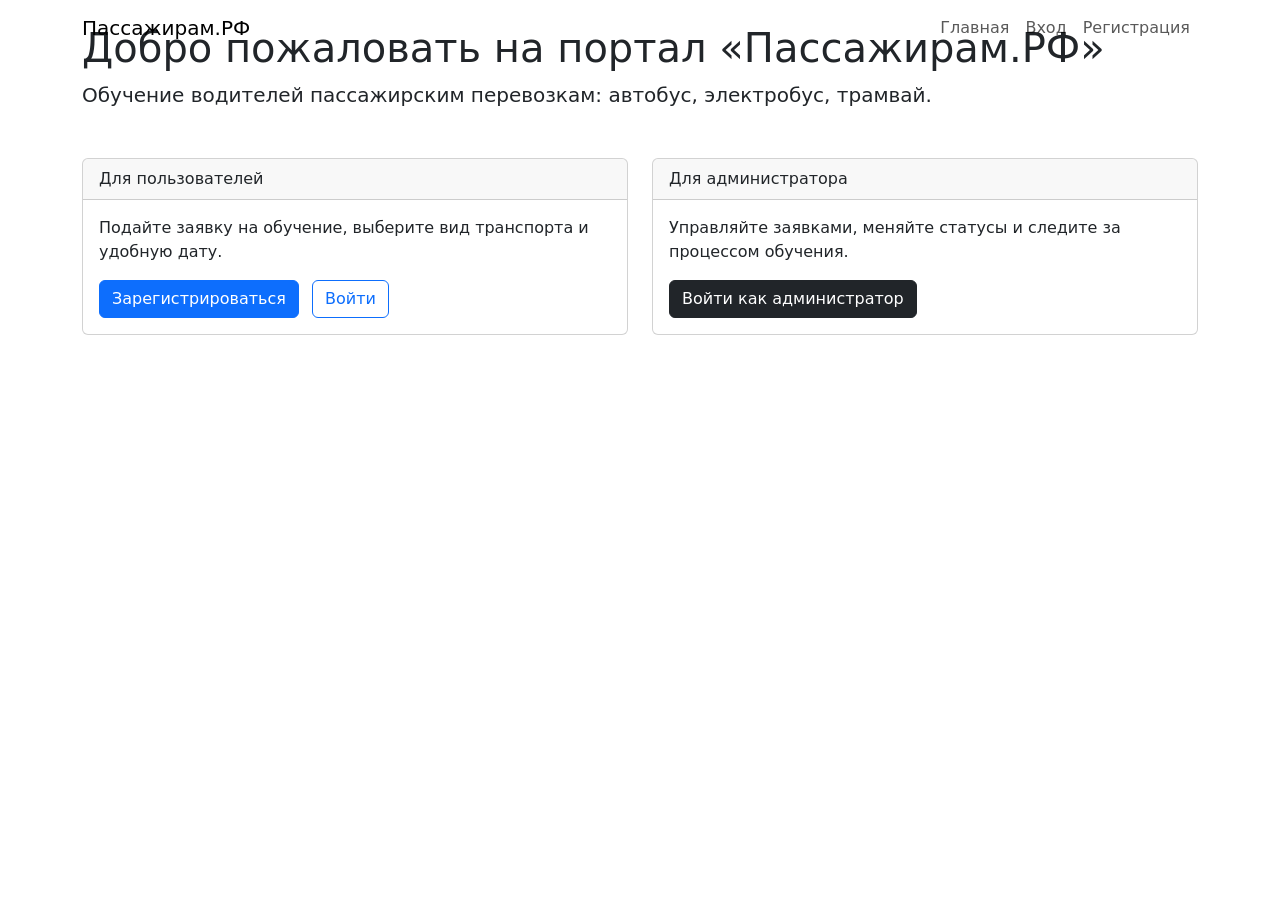
==== index.html @ d5723a2f "Create index.html" ====
<!DOCTYPE html>
<html lang="ru">
<head>
    <meta charset="UTF-8">
    <meta name="viewport" content="width=device-width, initial-scale=1.0">
    <title>Пассажирам.РФ - Главная</title>
    <link href="https://cdn.jsdelivr.net/npm/bootstrap@5.3.0/dist/css/bootstrap.min.css" rel="stylesheet">
    <link rel="stylesheet" href="style.css">
</head>
<body>
    <nav class="navbar navbar-expand-lg fixed-top">
        <div class="container">
            <a class="navbar-brand" href="index.html">Пассажирам.РФ</a>
            <button class="navbar-toggler" type="button" data-bs-toggle="collapse" data-bs-target="#navbarNav">
                <span class="navbar-toggler-icon"></span>
            </button>
            <div class="collapse navbar-collapse" id="navbarNav">
                <ul class="navbar-nav ms-auto">
                    <li class="nav-item"><a class="nav-link" href="index.html">Главная</a></li>
                    <li class="nav-item"><a class="nav-link" href="login.html">Вход</a></li>
                    <li class="nav-item"><a class="nav-link" href="register.html">Регистрация</a></li>
                </ul>
            </div>
        </div>
    </nav>

    <div class="container mt-4">
        <h1>Добро пожаловать на портал «Пассажирам.РФ»</h1>
        <p class="lead">Обучение водителей пассажирским перевозкам: автобус, электробус, трамвай.</p>
        <div id="welcomeMessage" class="mt-3"></div>

        <div class="row mt-5">
            <div class="col-md-6">
                <div class="card">
                    <div class="card-header">Для пользователей</div>
                    <div class="card-body">
                        <p>Подайте заявку на обучение, выберите вид транспорта и удобную дату.</p>
                        <a href="register.html" class="btn btn-primary">Зарегистрироваться</a>
                        <a href="login.html" class="btn btn-outline-primary ms-2">Войти</a>
                    </div>
                </div>
            </div>
            <div class="col-md-6">
                <div class="card">
                    <div class="card-header">Для администратора</div>
                    <div class="card-body">
                        <p>Управляйте заявками, меняйте статусы и следите за процессом обучения.</p>
                        <a href="login.html" class="btn btn-dark">Войти как администратор</a>
                    </div>
                </div>
            </div>
        </div>
    </div>

    <script src="https://cdn.jsdelivr.net/npm/bootstrap@5.3.0/dist/js/bootstrap.bundle.min.js"></script>
    <script src="main.js"></script>
</body>
</html>
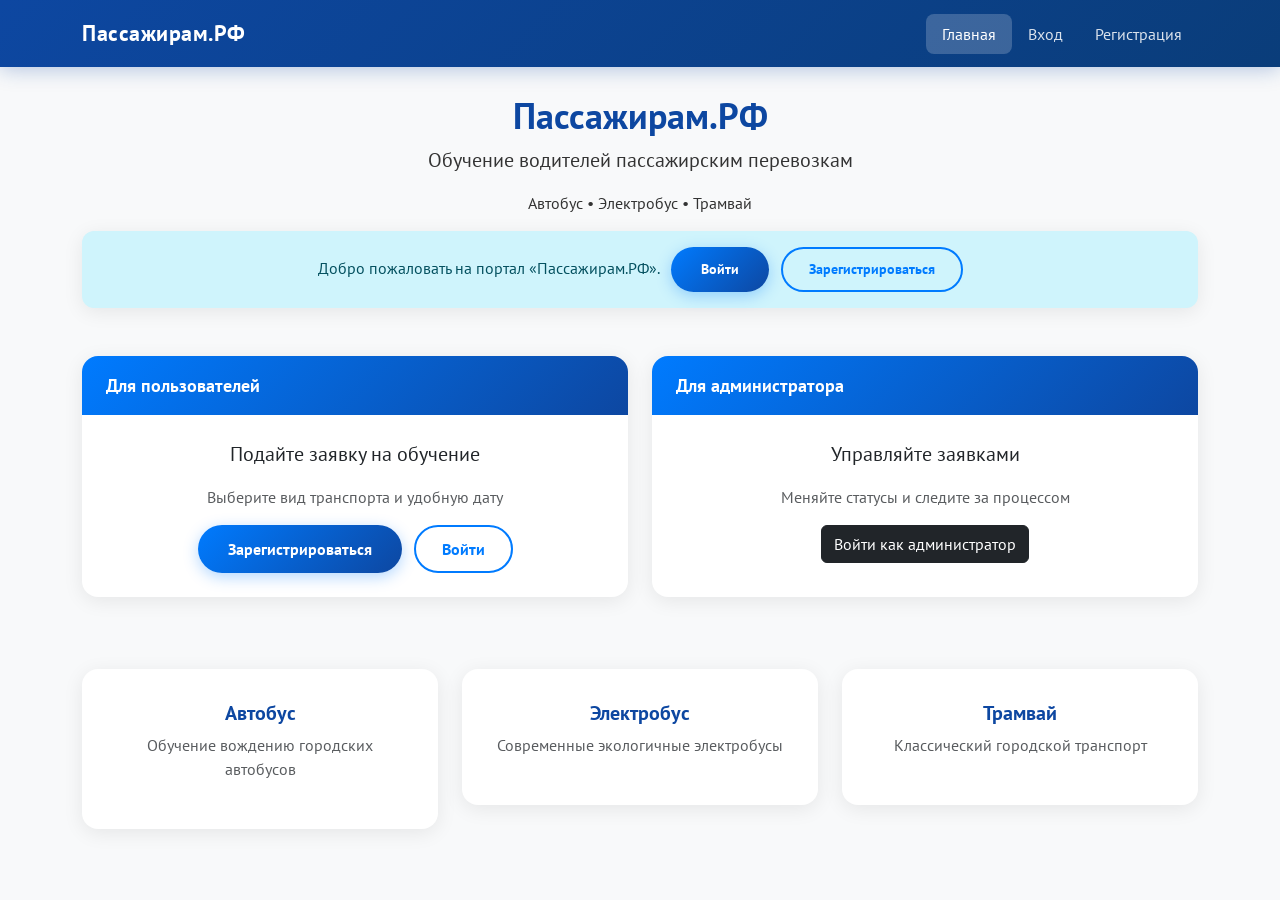
==== commit 5b829e83: "Add files via upload" ====
--- a/index.html
+++ b/index.html
@@ -16,7 +16,7 @@
             </button>
             <div class="collapse navbar-collapse" id="navbarNav">
                 <ul class="navbar-nav ms-auto">
-                    <li class="nav-item"><a class="nav-link" href="index.html">Главная</a></li>
+                    <li class="nav-item"><a class="nav-link active" href="index.html">Главная</a></li>
                     <li class="nav-item"><a class="nav-link" href="login.html">Вход</a></li>
                     <li class="nav-item"><a class="nav-link" href="register.html">Регистрация</a></li>
                 </ul>
@@ -25,27 +25,63 @@
     </nav>
 
     <div class="container mt-4">
-        <h1>Добро пожаловать на портал «Пассажирам.РФ»</h1>
-        <p class="lead">Обучение водителей пассажирским перевозкам: автобус, электробус, трамвай.</p>
-        <div id="welcomeMessage" class="mt-3"></div>
+        <div class="text-center mb-5 fade-in-up">
+            <h1>Пассажирам.РФ</h1>
+            <p class="lead">Обучение водителей пассажирским перевозкам</p>
+            <p>Автобус • Электробус • Трамвай</p>
+            <div id="welcomeMessage" class="mt-3"></div>
+        </div>
 
-        <div class="row mt-5">
+        <div class="row g-4">
             <div class="col-md-6">
-                <div class="card">
+                <div class="card h-100">
                     <div class="card-header">Для пользователей</div>
-                    <div class="card-body">
-                        <p>Подайте заявку на обучение, выберите вид транспорта и удобную дату.</p>
-                        <a href="register.html" class="btn btn-primary">Зарегистрироваться</a>
-                        <a href="login.html" class="btn btn-outline-primary ms-2">Войти</a>
+                    <div class="card-body text-center py-4">
+                        <p class="fs-5">Подайте заявку на обучение</p>
+                        <p class="text-muted">Выберите вид транспорта и удобную дату</p>
+                        <div class="mt-3">
+                            <a href="register.html" class="btn btn-primary">Зарегистрироваться</a>
+                            <a href="login.html" class="btn btn-outline-primary ms-2">Войти</a>
+                        </div>
                     </div>
                 </div>
             </div>
             <div class="col-md-6">
-                <div class="card">
+                <div class="card h-100">
                     <div class="card-header">Для администратора</div>
+                    <div class="card-body text-center py-4">
+                        <p class="fs-5">Управляйте заявками</p>
+                        <p class="text-muted">Меняйте статусы и следите за процессом</p>
+                        <div class="mt-3">
+                            <a href="login.html" class="btn btn-dark">Войти как администратор</a>
+                        </div>
+                    </div>
+                </div>
+            </div>
+        </div>
+
+        <div class="row mt-5 g-4">
+            <div class="col-md-4">
+                <div class="card text-center p-3">
                     <div class="card-body">
-                        <p>Управляйте заявками, меняйте статусы и следите за процессом обучения.</p>
-                        <a href="login.html" class="btn btn-dark">Войти как администратор</a>
+                        <h3>Автобус</h3>
+                        <p class="text-muted">Обучение вождению городских автобусов</p>
+                    </div>
+                </div>
+            </div>
+            <div class="col-md-4">
+                <div class="card text-center p-3">
+                    <div class="card-body">
+                        <h3>Электробус</h3>
+                        <p class="text-muted">Современные экологичные электробусы</p>
+                    </div>
+                </div>
+            </div>
+            <div class="col-md-4">
+                <div class="card text-center p-3">
+                    <div class="card-body">
+                        <h3>Трамвай</h3>
+                        <p class="text-muted">Классический городской транспорт</p>
                     </div>
                 </div>
             </div>
@@ -55,4 +91,4 @@
     <script src="https://cdn.jsdelivr.net/npm/bootstrap@5.3.0/dist/js/bootstrap.bundle.min.js"></script>
     <script src="main.js"></script>
 </body>
-</html>
+</html>
--- a/style.css
+++ b/style.css
@@ -0,0 +1,445 @@
+/* Подключение шрифта PT Sans через Google Fonts */
+@import url('https://fonts.googleapis.com/css2?family=PT+Sans:wght@400;700&display=swap');
+
+/* Общие стили */
+* {
+    margin: 0;
+    padding: 0;
+    box-sizing: border-box;
+}
+
+body {
+    font-family: 'PT Sans', sans-serif;
+    background-color: #f8f9fa;
+    color: #333;
+    padding-top: 70px;
+    min-height: 100vh;
+}
+
+/* Цвета из руководства */
+:root {
+    --primary-blue: #007bff;
+    --dark-blue: #0d47a1;
+    --gray: #6c757d;
+    --light-bg: #f8f9fa;
+    --white: #ffffff;
+    --shadow: 0 4px 20px rgba(0, 0, 0, 0.08);
+    --border-radius: 16px;
+    --transition: all 0.3s cubic-bezier(0.4, 0, 0.2, 1);
+}
+
+/* Заголовки */
+h1 {
+    font-size: 36px;
+    font-weight: 700;
+    color: var(--dark-blue);
+}
+h2, h3 {
+    font-weight: 700;
+}
+h2 { font-size: 28px; color: var(--dark-blue); }
+h3 { font-size: 20px; color: var(--dark-blue); }
+
+/* Вспомогательные тексты */
+.text-muted-small {
+    font-size: 12px;
+    font-style: italic;
+    color: var(--gray);
+}
+
+/* Кнопки с анимацией */
+.btn-primary {
+    background: linear-gradient(135deg, var(--primary-blue), var(--dark-blue));
+    border: none;
+    padding: 12px 30px;
+    border-radius: 50px;
+    font-weight: 600;
+    transition: var(--transition);
+    box-shadow: 0 4px 15px rgba(0, 123, 255, 0.3);
+    color: white;
+}
+.btn-primary:hover {
+    transform: translateY(-3px);
+    box-shadow: 0 8px 30px rgba(0, 123, 255, 0.4);
+    color: white;
+}
+.btn-primary:active {
+    transform: translateY(0);
+}
+
+.btn-outline-primary {
+    color: var(--primary-blue);
+    border: 2px solid var(--primary-blue);
+    border-radius: 50px;
+    padding: 10px 26px;
+    font-weight: 600;
+    transition: var(--transition);
+    background: transparent;
+}
+.btn-outline-primary:hover {
+    background: linear-gradient(135deg, var(--primary-blue), var(--dark-blue));
+    color: white;
+    transform: translateY(-3px);
+    box-shadow: 0 4px 15px rgba(0, 123, 255, 0.3);
+}
+
+.btn-success {
+    background: linear-gradient(135deg, #28a745, #20c997);
+    border: none;
+    border-radius: 50px;
+    padding: 12px 30px;
+    font-weight: 600;
+    transition: var(--transition);
+    box-shadow: 0 4px 15px rgba(40, 167, 69, 0.3);
+    color: white;
+}
+.btn-success:hover {
+    transform: translateY(-3px);
+    box-shadow: 0 8px 30px rgba(40, 167, 69, 0.4);
+    color: white;
+}
+
+/* Навигация */
+.navbar {
+    background: linear-gradient(135deg, var(--dark-blue), #0a3d7a) !important;
+    box-shadow: 0 2px 20px rgba(13, 71, 161, 0.3);
+    padding: 12px 0;
+}
+.navbar .navbar-brand {
+    color: white !important;
+    font-weight: 700;
+    font-size: 22px;
+    letter-spacing: 0.5px;
+}
+.navbar .nav-link {
+    color: rgba(255, 255, 255, 0.85) !important;
+    font-weight: 500;
+    transition: var(--transition);
+    padding: 8px 16px !important;
+    border-radius: 8px;
+}
+.navbar .nav-link:hover {
+    color: white !important;
+    background: rgba(255, 255, 255, 0.15);
+}
+.navbar .nav-link.active {
+    color: white !important;
+    background: rgba(255, 255, 255, 0.2);
+}
+
+/* Карточки */
+.card {
+    border: none;
+    border-radius: var(--border-radius);
+    box-shadow: var(--shadow);
+    transition: var(--transition);
+    overflow: hidden;
+}
+.card:hover {
+    transform: translateY(-5px);
+    box-shadow: 0 8px 30px rgba(0, 0, 0, 0.12);
+}
+.card-header {
+    background: linear-gradient(135deg, var(--primary-blue), var(--dark-blue));
+    color: white;
+    font-weight: 700;
+    padding: 16px 24px;
+    border: none;
+    font-size: 18px;
+}
+
+/* Формы */
+.form-control, .form-select {
+    border-radius: 12px;
+    border: 2px solid #e0e0e0;
+    padding: 12px 16px;
+    transition: var(--transition);
+    font-size: 16px;
+}
+.form-control:focus, .form-select:focus {
+    border-color: var(--primary-blue);
+    box-shadow: 0 0 0 4px rgba(0, 123, 255, 0.15);
+}
+.form-label {
+    font-weight: 600;
+    color: var(--dark-blue);
+    margin-bottom: 6px;
+}
+
+/* Таблицы */
+.table {
+    border-radius: 12px;
+    overflow: hidden;
+    box-shadow: var(--shadow);
+}
+.table thead th {
+    background: linear-gradient(135deg, var(--primary-blue), var(--dark-blue));
+    color: white;
+    border: none;
+    padding: 14px 16px;
+    font-weight: 600;
+}
+.table tbody td {
+    padding: 14px 16px;
+    vertical-align: middle;
+}
+.table-striped tbody tr:nth-of-type(odd) {
+    background-color: rgba(0, 123, 255, 0.04);
+}
+.table tbody tr:hover {
+    background-color: rgba(0, 123, 255, 0.08);
+}
+
+/* Badge */
+.badge {
+    padding: 6px 14px;
+    border-radius: 50px;
+    font-weight: 600;
+    font-size: 13px;
+}
+.badge.bg-secondary {
+    background: var(--gray) !important;
+}
+.badge.bg-warning {
+    background: #ffc107 !important;
+    color: #333;
+}
+.badge.bg-success {
+    background: #28a745 !important;
+}
+
+/* Уведомления */
+.alert {
+    border-radius: 12px;
+    border: none;
+    padding: 16px 20px;
+    box-shadow: var(--shadow);
+}
+
+/* Пагинация */
+.pagination .page-link {
+    border: none;
+    border-radius: 8px !important;
+    margin: 0 4px;
+    padding: 8px 16px;
+    color: var(--primary-blue);
+    font-weight: 500;
+    transition: var(--transition);
+}
+.pagination .page-link:hover {
+    background: var(--primary-blue);
+    color: white;
+    transform: translateY(-2px);
+}
+.pagination .page-item.active .page-link {
+    background: linear-gradient(135deg, var(--primary-blue), var(--dark-blue));
+    color: white;
+    border: none;
+}
+.pagination .page-item.disabled .page-link {
+    color: var(--gray);
+}
+
+/* ===== Слайдер ===== */
+.slider-container {
+    position: relative;
+    border-radius: var(--border-radius);
+    overflow: hidden;
+    box-shadow: var(--shadow);
+    background: var(--dark-blue);
+    margin-bottom: 30px;
+}
+
+.slider-wrapper {
+    position: relative;
+    width: 100%;
+    height: 300px;
+    overflow: hidden;
+}
+
+.slider-slides {
+    display: flex;
+    width: 100%;
+    height: 100%;
+    transition: transform 0.6s cubic-bezier(0.4, 0, 0.2, 1);
+}
+
+.slider-slide {
+    min-width: 100%;
+    height: 100%;
+    display: flex;
+    align-items: center;
+    justify-content: center;
+    background: linear-gradient(135deg, var(--primary-blue), var(--dark-blue));
+    color: white;
+    font-size: 24px;
+    font-weight: 700;
+    position: relative;
+}
+
+.slider-slide img {
+    width: 100%;
+    height: 100%;
+    object-fit: cover;
+}
+
+/* Текст на слайде */
+.slider-text {
+    position: absolute;
+    bottom: 30px;
+    left: 30px;
+    right: 30px;
+    background: rgba(0, 0, 0, 0.6);
+    padding: 16px 24px;
+    border-radius: 12px;
+    backdrop-filter: blur(10px);
+    color: white;
+    font-size: 18px;
+    text-align: center;
+}
+
+/* Кнопки навигации слайдера */
+.slider-btn {
+    position: absolute;
+    top: 50%;
+    transform: translateY(-50%);
+    background: rgba(255, 255, 255, 0.9);
+    border: none;
+    border-radius: 50%;
+    width: 44px;
+    height: 44px;
+    font-size: 20px;
+    color: var(--dark-blue);
+    cursor: pointer;
+    transition: var(--transition);
+    z-index: 10;
+    box-shadow: 0 4px 15px rgba(0, 0, 0, 0.15);
+    display: flex;
+    align-items: center;
+    justify-content: center;
+}
+.slider-btn:hover {
+    background: white;
+    transform: translateY(-50%) scale(1.1);
+    box-shadow: 0 6px 25px rgba(0, 0, 0, 0.2);
+}
+.slider-btn.prev {
+    left: 16px;
+}
+.slider-btn.next {
+    right: 16px;
+}
+
+/* Индикаторы слайдера */
+.slider-dots {
+    position: absolute;
+    bottom: 16px;
+    left: 50%;
+    transform: translateX(-50%);
+    display: flex;
+    gap: 10px;
+    z-index: 10;
+}
+.slider-dot {
+    width: 12px;
+    height: 12px;
+    border-radius: 50%;
+    background: rgba(255, 255, 255, 0.5);
+    border: 2px solid rgba(255, 255, 255, 0.3);
+    cursor: pointer;
+    transition: var(--transition);
+}
+.slider-dot.active {
+    background: white;
+    border-color: white;
+    transform: scale(1.2);
+}
+.slider-dot:hover {
+    transform: scale(1.1);
+}
+
+/* Адаптация под мобильные */
+@media (max-width: 576px) {
+    body {
+        padding-top: 60px;
+    }
+    
+    h1 { font-size: 28px; }
+    h2 { font-size: 22px; }
+    h3 { font-size: 18px; }
+    
+    .card {
+        border-radius: 12px;
+    }
+    .card-body {
+        padding: 16px;
+    }
+    
+    .slider-wrapper {
+        height: 200px;
+    }
+    .slider-text {
+        font-size: 14px;
+        padding: 12px 16px;
+        bottom: 16px;
+        left: 16px;
+        right: 16px;
+    }
+    .slider-btn {
+        width: 36px;
+        height: 36px;
+        font-size: 16px;
+    }
+    .slider-btn.prev { left: 8px; }
+    .slider-btn.next { right: 8px; }
+    .slider-dot {
+        width: 10px;
+        height: 10px;
+    }
+    
+    .table {
+        font-size: 14px;
+    }
+    .table thead th, .table tbody td {
+        padding: 10px 12px;
+    }
+    
+    .btn {
+        padding: 10px 20px;
+        font-size: 14px;
+    }
+}
+
+/* Для планшетов */
+@media (min-width: 577px) and (max-width: 768px) {
+    .slider-wrapper {
+        height: 250px;
+    }
+}
+
+/* Анимации */
+@keyframes fadeInUp {
+    from {
+        opacity: 0;
+        transform: translateY(30px);
+    }
+    to {
+        opacity: 1;
+        transform: translateY(0);
+    }
+}
+.fade-in-up {
+    animation: fadeInUp 0.6s ease-out;
+}
+
+@keyframes pulse {
+    0%, 100% {
+        transform: scale(1);
+    }
+    50% {
+        transform: scale(1.05);
+    }
+}
+.pulse {
+    animation: pulse 2s infinite;
+}
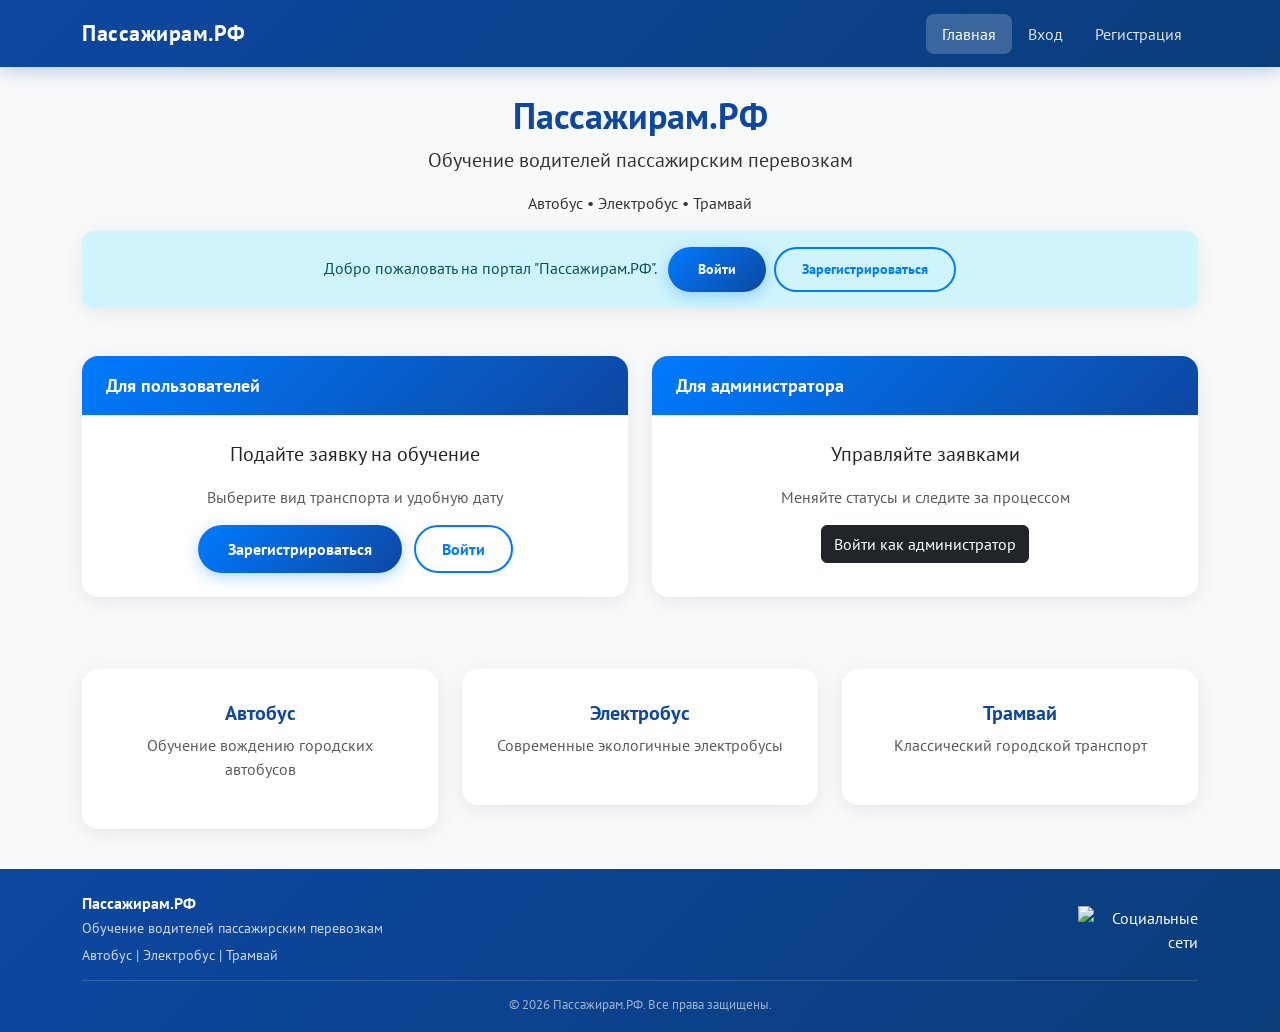
==== commit 921cfdde: "Add files via upload" ====
--- a/index.html
+++ b/index.html
@@ -24,7 +24,7 @@
         </div>
     </nav>
 
-    <div class="container mt-4">
+    <div class="container mt-4 flex-grow-1">
         <div class="text-center mb-5 fade-in-up">
             <h1>Пассажирам.РФ</h1>
             <p class="lead">Обучение водителей пассажирским перевозкам</p>
@@ -88,6 +88,25 @@
         </div>
     </div>
 
+    <!-- ===== ФУТЕР ===== -->
+    <footer class="footer">
+        <div class="container">
+            <div class="row">
+                <div class="col-md-6">
+                    <h5>Пассажирам.РФ</h5>
+                    <p>Обучение водителей пассажирским перевозкам</p>
+                    <p>Автобус | Электробус | Трамвай</p>
+                </div>
+                <div class="col-md-6 text-md-end">
+                    <img src="img/soc.png" alt="Социальные сети" class="social-img">
+                </div>
+            </div>
+            <div class="footer-bottom">
+                &copy; 2026 Пассажирам.РФ. Все права защищены.
+            </div>
+        </div>
+    </footer>
+
     <script src="https://cdn.jsdelivr.net/npm/bootstrap@5.3.0/dist/js/bootstrap.bundle.min.js"></script>
     <script src="main.js"></script>
 </body>
--- a/style.css
+++ b/style.css
@@ -14,6 +14,8 @@
     color: #333;
     padding-top: 70px;
     min-height: 100vh;
+    display: flex;
+    flex-direction: column;
 }
 
 /* Цвета из руководства */
@@ -47,7 +49,7 @@
     color: var(--gray);
 }
 
-/* Кнопки с анимацией */
+/* Кнопки */
 .btn-primary {
     background: linear-gradient(135deg, var(--primary-blue), var(--dark-blue));
     border: none;
@@ -240,7 +242,7 @@
     color: var(--gray);
 }
 
-/* ===== Слайдер ===== */
+/* ===== СЛАЙДЕР ===== */
 .slider-container {
     position: relative;
     border-radius: var(--border-radius);
@@ -248,6 +250,7 @@
     box-shadow: var(--shadow);
     background: var(--dark-blue);
     margin-bottom: 30px;
+    width: 100%;
 }
 
 .slider-wrapper {
@@ -270,11 +273,8 @@
     display: flex;
     align-items: center;
     justify-content: center;
-    background: linear-gradient(135deg, var(--primary-blue), var(--dark-blue));
-    color: white;
-    font-size: 24px;
-    font-weight: 700;
     position: relative;
+    flex-shrink: 0;
 }
 
 .slider-slide img {
@@ -283,7 +283,6 @@
     object-fit: cover;
 }
 
-/* Текст на слайде */
 .slider-text {
     position: absolute;
     bottom: 30px;
@@ -308,7 +307,7 @@
     border-radius: 50%;
     width: 44px;
     height: 44px;
-    font-size: 20px;
+    font-size: 24px;
     color: var(--dark-blue);
     cursor: pointer;
     transition: var(--transition);
@@ -317,6 +316,7 @@
     display: flex;
     align-items: center;
     justify-content: center;
+    font-weight: 700;
 }
 .slider-btn:hover {
     background: white;
@@ -358,6 +358,65 @@
     transform: scale(1.1);
 }
 
+/* ===== ФУТЕР ===== */
+.footer {
+    background: linear-gradient(135deg, var(--dark-blue), #0a3d7a);
+    color: white;
+    padding: 25px 0 18px;
+    margin-top: 40px;
+    flex-shrink: 0;
+}
+.footer h5 {
+    color: white;
+    font-weight: 700;
+    margin: 0;
+    font-size: 16px;
+    line-height: 1.2;
+}
+.footer p {
+    color: rgba(255, 255, 255, 0.8);
+    margin-bottom: 2px;
+    margin-top: 6px;
+    font-size: 14px;
+    line-height: 1.3;
+}
+.footer .social-img {
+    max-width: 120px;
+    height: auto;
+    display: inline-block;
+}
+.footer .footer-bottom {
+    border-top: 1px solid rgba(255, 255, 255, 0.15);
+    padding-top: 14px;
+    margin-top: 14px;
+    text-align: center;
+    font-size: 13px;
+    color: rgba(255, 255, 255, 0.6);
+}
+.footer a {
+    color: rgba(255, 255, 255, 0.8);
+    text-decoration: none;
+}
+.footer a:hover {
+    color: white;
+    text-decoration: underline;
+}
+.footer .row {
+    display: flex;
+    align-items: center;
+}
+.footer .col-md-6 {
+    display: flex;
+    flex-direction: column;
+    justify-content: center;
+}
+.footer .text-md-end {
+    display: flex;
+    flex-direction: column;
+    justify-content: center;
+    align-items: flex-end;
+}
+
 /* Адаптация под мобильные */
 @media (max-width: 576px) {
     body {
@@ -388,7 +447,7 @@
     .slider-btn {
         width: 36px;
         height: 36px;
-        font-size: 16px;
+        font-size: 18px;
     }
     .slider-btn.prev { left: 8px; }
     .slider-btn.next { right: 8px; }
@@ -408,9 +467,23 @@
         padding: 10px 20px;
         font-size: 14px;
     }
-}
-
-/* Для планшетов */
+    
+    .footer {
+        padding: 18px 0 14px;
+    }
+    .footer .social-img {
+        max-width: 100px;
+    }
+    .footer .text-md-end {
+        align-items: flex-start;
+        margin-top: 6px;
+    }
+    .footer .row {
+        flex-direction: column;
+        align-items: flex-start;
+    }
+}
+
 @media (min-width: 577px) and (max-width: 768px) {
     .slider-wrapper {
         height: 250px;
@@ -430,16 +503,4 @@
 }
 .fade-in-up {
     animation: fadeInUp 0.6s ease-out;
-}
-
-@keyframes pulse {
-    0%, 100% {
-        transform: scale(1);
-    }
-    50% {
-        transform: scale(1.05);
-    }
-}
-.pulse {
-    animation: pulse 2s infinite;
 }
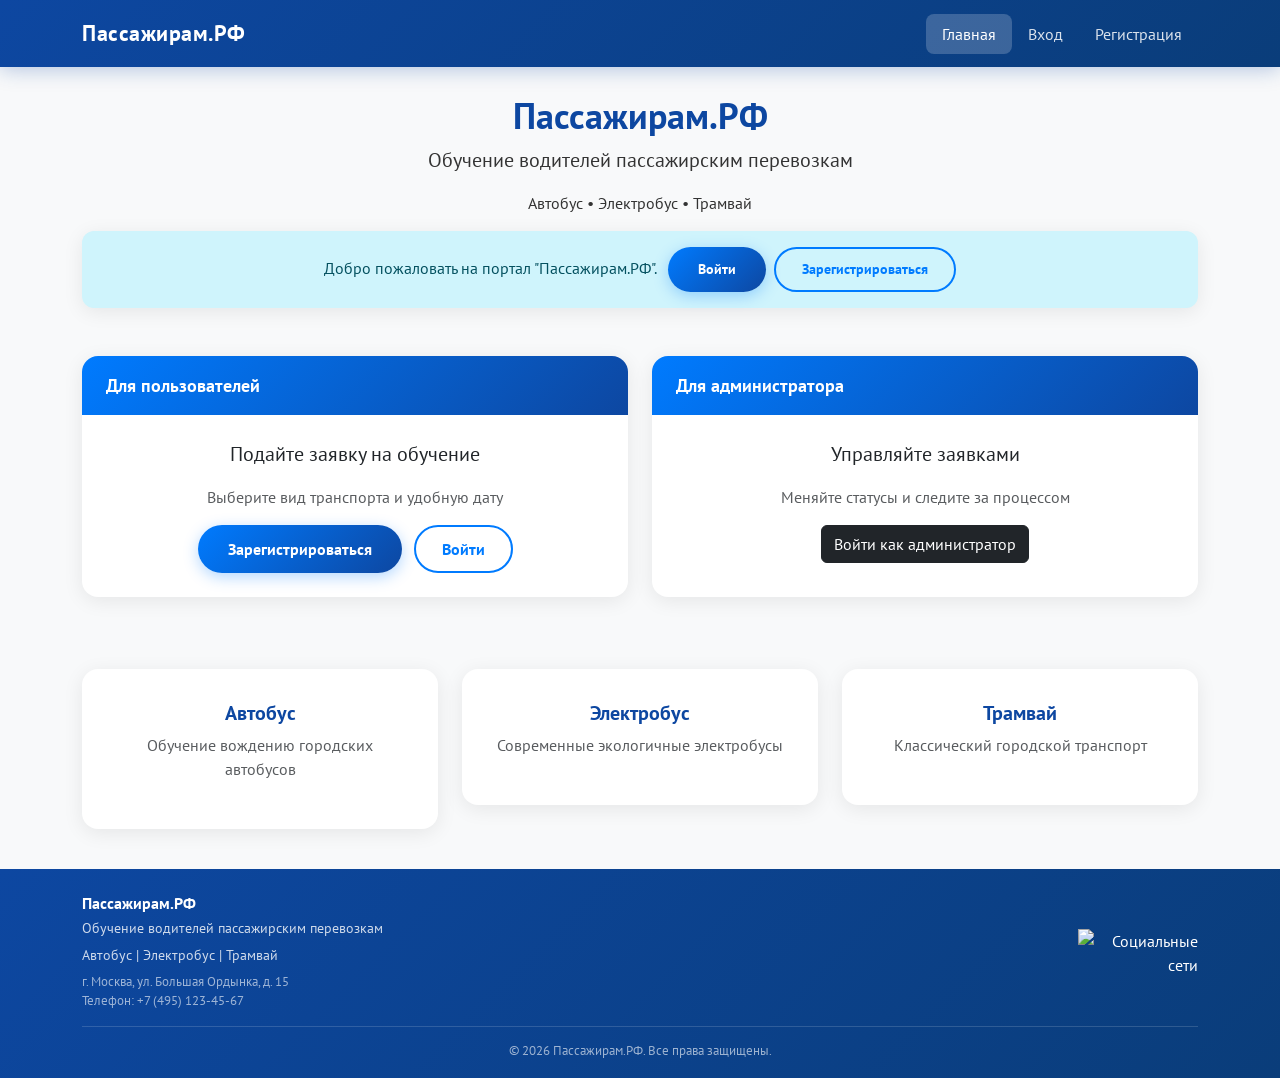
==== commit e2f15d4b: "Add files via upload результат" ====
--- a/index.html
+++ b/index.html
@@ -1,113 +1,152 @@
-<!DOCTYPE html>
+<!doctype html>
 <html lang="ru">
-<head>
-    <meta charset="UTF-8">
-    <meta name="viewport" content="width=device-width, initial-scale=1.0">
+  <head>
+    <meta charset="UTF-8" />
+    <meta name="viewport" content="width=device-width, initial-scale=1.0" />
     <title>Пассажирам.РФ - Главная</title>
-    <link href="https://cdn.jsdelivr.net/npm/bootstrap@5.3.0/dist/css/bootstrap.min.css" rel="stylesheet">
-    <link rel="stylesheet" href="style.css">
-</head>
-<body>
+    <link
+      href="https://cdn.jsdelivr.net/npm/bootstrap@5.3.0/dist/css/bootstrap.min.css"
+      rel="stylesheet"
+    />
+    <link rel="stylesheet" href="style.css" />
+  </head>
+  <body>
     <nav class="navbar navbar-expand-lg fixed-top">
-        <div class="container">
-            <a class="navbar-brand" href="index.html">Пассажирам.РФ</a>
-            <button class="navbar-toggler" type="button" data-bs-toggle="collapse" data-bs-target="#navbarNav">
-                <span class="navbar-toggler-icon"></span>
-            </button>
-            <div class="collapse navbar-collapse" id="navbarNav">
-                <ul class="navbar-nav ms-auto">
-                    <li class="nav-item"><a class="nav-link active" href="index.html">Главная</a></li>
-                    <li class="nav-item"><a class="nav-link" href="login.html">Вход</a></li>
-                    <li class="nav-item"><a class="nav-link" href="register.html">Регистрация</a></li>
-                </ul>
-            </div>
+      <div class="container">
+        <a class="navbar-brand" href="index.html">Пассажирам.РФ</a>
+        <button
+          class="navbar-toggler"
+          type="button"
+          data-bs-toggle="collapse"
+          data-bs-target="#navbarNav"
+        >
+          <span class="navbar-toggler-icon"></span>
+        </button>
+        <div class="collapse navbar-collapse" id="navbarNav">
+          <ul class="navbar-nav ms-auto">
+            <li class="nav-item">
+              <a class="nav-link active" href="index.html">Главная</a>
+            </li>
+            <li class="nav-item">
+              <a class="nav-link" href="login.html">Вход</a>
+            </li>
+            <li class="nav-item">
+              <a class="nav-link" href="register.html">Регистрация</a>
+            </li>
+          </ul>
         </div>
+      </div>
     </nav>
 
     <div class="container mt-4 flex-grow-1">
-        <div class="text-center mb-5 fade-in-up">
-            <h1>Пассажирам.РФ</h1>
-            <p class="lead">Обучение водителей пассажирским перевозкам</p>
-            <p>Автобус • Электробус • Трамвай</p>
-            <div id="welcomeMessage" class="mt-3"></div>
+      <div class="text-center mb-5 fade-in-up">
+        <h1>Пассажирам.РФ</h1>
+        <p class="lead">Обучение водителей пассажирским перевозкам</p>
+        <p>Автобус • Электробус • Трамвай</p>
+        <div id="welcomeMessage" class="mt-3"></div>
+      </div>
+
+      <div class="row g-4">
+        <div class="col-md-6">
+          <div class="card h-100">
+            <div class="card-header">Для пользователей</div>
+            <div class="card-body text-center py-4">
+              <p class="fs-5">Подайте заявку на обучение</p>
+              <p class="text-muted">Выберите вид транспорта и удобную дату</p>
+              <div class="mt-3">
+                <a href="register.html" class="btn btn-primary"
+                  >Зарегистрироваться</a
+                >
+                <a href="login.html" class="btn btn-outline-primary ms-2"
+                  >Войти</a
+                >
+              </div>
+            </div>
+          </div>
         </div>
+        <div class="col-md-6">
+          <div class="card h-100">
+            <div class="card-header">Для администратора</div>
+            <div class="card-body text-center py-4">
+              <p class="fs-5">Управляйте заявками</p>
+              <p class="text-muted">Меняйте статусы и следите за процессом</p>
+              <div class="mt-3">
+                <a href="login.html" class="btn btn-dark"
+                  >Войти как администратор</a
+                >
+              </div>
+            </div>
+          </div>
+        </div>
+      </div>
 
-        <div class="row g-4">
-            <div class="col-md-6">
-                <div class="card h-100">
-                    <div class="card-header">Для пользователей</div>
-                    <div class="card-body text-center py-4">
-                        <p class="fs-5">Подайте заявку на обучение</p>
-                        <p class="text-muted">Выберите вид транспорта и удобную дату</p>
-                        <div class="mt-3">
-                            <a href="register.html" class="btn btn-primary">Зарегистрироваться</a>
-                            <a href="login.html" class="btn btn-outline-primary ms-2">Войти</a>
-                        </div>
-                    </div>
-                </div>
+      <div class="row mt-5 g-4">
+        <div class="col-md-4">
+          <div class="card text-center p-3">
+            <div class="card-body">
+              <h3>Автобус</h3>
+              <p class="text-muted">Обучение вождению городских автобусов</p>
             </div>
-            <div class="col-md-6">
-                <div class="card h-100">
-                    <div class="card-header">Для администратора</div>
-                    <div class="card-body text-center py-4">
-                        <p class="fs-5">Управляйте заявками</p>
-                        <p class="text-muted">Меняйте статусы и следите за процессом</p>
-                        <div class="mt-3">
-                            <a href="login.html" class="btn btn-dark">Войти как администратор</a>
-                        </div>
-                    </div>
-                </div>
+          </div>
+        </div>
+        <div class="col-md-4">
+          <div class="card text-center p-3">
+            <div class="card-body">
+              <h3>Электробус</h3>
+              <p class="text-muted">Современные экологичные электробусы</p>
             </div>
+          </div>
         </div>
-
-        <div class="row mt-5 g-4">
-            <div class="col-md-4">
-                <div class="card text-center p-3">
-                    <div class="card-body">
-                        <h3>Автобус</h3>
-                        <p class="text-muted">Обучение вождению городских автобусов</p>
-                    </div>
-                </div>
+        <div class="col-md-4">
+          <div class="card text-center p-3">
+            <div class="card-body">
+              <h3>Трамвай</h3>
+              <p class="text-muted">Классический городской транспорт</p>
             </div>
-            <div class="col-md-4">
-                <div class="card text-center p-3">
-                    <div class="card-body">
-                        <h3>Электробус</h3>
-                        <p class="text-muted">Современные экологичные электробусы</p>
-                    </div>
-                </div>
-            </div>
-            <div class="col-md-4">
-                <div class="card text-center p-3">
-                    <div class="card-body">
-                        <h3>Трамвай</h3>
-                        <p class="text-muted">Классический городской транспорт</p>
-                    </div>
-                </div>
-            </div>
+          </div>
         </div>
+      </div>
     </div>
 
     <!-- ===== ФУТЕР ===== -->
     <footer class="footer">
-        <div class="container">
-            <div class="row">
-                <div class="col-md-6">
-                    <h5>Пассажирам.РФ</h5>
-                    <p>Обучение водителей пассажирским перевозкам</p>
-                    <p>Автобус | Электробус | Трамвай</p>
-                </div>
-                <div class="col-md-6 text-md-end">
-                    <img src="img/soc.png" alt="Социальные сети" class="social-img">
-                </div>
-            </div>
-            <div class="footer-bottom">
-                &copy; 2026 Пассажирам.РФ. Все права защищены.
-            </div>
+      <div class="container">
+        <div class="row">
+          <div class="col-md-6">
+            <h5>Пассажирам.РФ</h5>
+            <p>Обучение водителей пассажирским перевозкам</p>
+            <p>Автобус | Электробус | Трамвай</p>
+            <p
+              style="
+                font-size: 13px;
+                color: rgba(255, 255, 255, 0.6);
+                margin-top: 8px;
+                margin-bottom: 2px;
+              "
+            >
+              г. Москва, ул. Большая Ордынка, д. 15
+            </p>
+            <p
+              style="
+                font-size: 13px;
+                color: rgba(255, 255, 255, 0.6);
+                margin-top: 0;
+              "
+            >
+              Телефон: +7 (495) 123-45-67
+            </p>
+          </div>
+          <div class="col-md-6 text-md-end">
+            <img src="img/soc.png" alt="Социальные сети" class="social-img" />
+          </div>
         </div>
+        <div class="footer-bottom">
+          &copy; 2026 Пассажирам.РФ. Все права защищены.
+        </div>
+      </div>
     </footer>
 
     <script src="https://cdn.jsdelivr.net/npm/bootstrap@5.3.0/dist/js/bootstrap.bundle.min.js"></script>
     <script src="main.js"></script>
-</body>
-</html>+  </body>
+</html>
--- a/style.css
+++ b/style.css
@@ -30,6 +30,180 @@
     --transition: all 0.3s cubic-bezier(0.4, 0, 0.2, 1);
 }
 
+/* ===== МИКРОАНИМАЦИИ ===== */
+
+/* Анимация появления элементов */
+@keyframes fadeInUp {
+    from {
+        opacity: 0;
+        transform: translateY(30px);
+    }
+    to {
+        opacity: 1;
+        transform: translateY(0);
+    }
+}
+.fade-in-up {
+    animation: fadeInUp 0.6s ease-out;
+}
+
+/* Анимация появления с задержкой */
+.fade-in-up-delay-1 {
+    animation: fadeInUp 0.6s ease-out 0.1s both;
+}
+.fade-in-up-delay-2 {
+    animation: fadeInUp 0.6s ease-out 0.2s both;
+}
+.fade-in-up-delay-3 {
+    animation: fadeInUp 0.6s ease-out 0.3s both;
+}
+.fade-in-up-delay-4 {
+    animation: fadeInUp 0.6s ease-out 0.4s both;
+}
+
+/* Пульсация для кнопок */
+@keyframes pulse {
+    0%, 100% {
+        transform: scale(1);
+    }
+    50% {
+        transform: scale(1.03);
+    }
+}
+.pulse {
+    animation: pulse 2s infinite;
+}
+
+/* Плавное появление */
+@keyframes fadeIn {
+    from {
+        opacity: 0;
+    }
+    to {
+        opacity: 1;
+    }
+}
+.fade-in {
+    animation: fadeIn 0.5s ease-out;
+}
+
+/* Плавное появление слева */
+@keyframes slideInLeft {
+    from {
+        opacity: 0;
+        transform: translateX(-30px);
+    }
+    to {
+        opacity: 1;
+        transform: translateX(0);
+    }
+}
+.slide-in-left {
+    animation: slideInLeft 0.5s ease-out;
+}
+
+/* Плавное появление справа */
+@keyframes slideInRight {
+    from {
+        opacity: 0;
+        transform: translateX(30px);
+    }
+    to {
+        opacity: 1;
+        transform: translateX(0);
+    }
+}
+.slide-in-right {
+    animation: slideInRight 0.5s ease-out;
+}
+
+/* Анимация для карточек при наведении */
+.card-hover {
+    transition: transform 0.3s ease, box-shadow 0.3s ease;
+}
+.card-hover:hover {
+    transform: translateY(-8px) scale(1.01);
+    box-shadow: 0 12px 40px rgba(0, 0, 0, 0.15);
+}
+
+/* Анимация для кнопок при наведении */
+.btn-hover {
+    transition: transform 0.3s ease, box-shadow 0.3s ease;
+}
+.btn-hover:hover {
+    transform: translateY(-3px);
+    box-shadow: 0 8px 25px rgba(0, 123, 255, 0.35);
+}
+
+/* Анимация для полей ввода при фокусе */
+.input-focus {
+    transition: border-color 0.3s ease, box-shadow 0.3s ease;
+}
+.input-focus:focus {
+    border-color: var(--primary-blue);
+    box-shadow: 0 0 0 4px rgba(0, 123, 255, 0.15);
+    transform: scale(1.01);
+}
+
+/* Анимация для таблиц */
+.table-row-hover tbody tr {
+    transition: background-color 0.2s ease, transform 0.2s ease;
+}
+.table-row-hover tbody tr:hover {
+    background-color: rgba(0, 123, 255, 0.08);
+    transform: scale(1.01);
+}
+
+/* Анимация для уведомлений */
+@keyframes slideDown {
+    from {
+        opacity: 0;
+        transform: translateY(-20px);
+    }
+    to {
+        opacity: 1;
+        transform: translateY(0);
+    }
+}
+.notification-slide {
+    animation: slideDown 0.4s ease-out;
+}
+
+/* Анимация для счетчика */
+@keyframes countUp {
+    from {
+        opacity: 0;
+        transform: scale(0.5);
+    }
+    to {
+        opacity: 1;
+        transform: scale(1);
+    }
+}
+.count-up {
+    animation: countUp 0.5s ease-out;
+}
+
+/* Анимация для бейджей */
+.badge-pulse {
+    animation: badgePulse 2s infinite;
+}
+@keyframes badgePulse {
+    0%, 100% {
+        transform: scale(1);
+    }
+    50% {
+        transform: scale(1.1);
+    }
+}
+
+/* Анимация для слайдера */
+.slider-slides {
+    transition: transform 0.6s cubic-bezier(0.4, 0, 0.2, 1);
+}
+
+/* ===== ОСНОВНЫЕ СТИЛИ ===== */
+
 /* Заголовки */
 h1 {
     font-size: 36px;
@@ -295,9 +469,9 @@
     color: white;
     font-size: 18px;
     text-align: center;
-}
-
-/* Кнопки навигации слайдера */
+    animation: fadeIn 0.8s ease-out;
+}
+
 .slider-btn {
     position: absolute;
     top: 50%;
@@ -310,7 +484,7 @@
     font-size: 24px;
     color: var(--dark-blue);
     cursor: pointer;
-    transition: var(--transition);
+    transition: all 0.3s ease;
     z-index: 10;
     box-shadow: 0 4px 15px rgba(0, 0, 0, 0.15);
     display: flex;
@@ -330,7 +504,6 @@
     right: 16px;
 }
 
-/* Индикаторы слайдера */
 .slider-dots {
     position: absolute;
     bottom: 16px;
@@ -347,15 +520,12 @@
     background: rgba(255, 255, 255, 0.5);
     border: 2px solid rgba(255, 255, 255, 0.3);
     cursor: pointer;
-    transition: var(--transition);
+    transition: all 0.3s ease;
 }
 .slider-dot.active {
     background: white;
     border-color: white;
     transform: scale(1.2);
-}
-.slider-dot:hover {
-    transform: scale(1.1);
 }
 
 /* ===== ФУТЕР ===== */
@@ -416,8 +586,19 @@
     justify-content: center;
     align-items: flex-end;
 }
-
-/* Адаптация под мобильные */
+.footer .address-text {
+    font-size: 13px;
+    color: rgba(255, 255, 255, 0.6);
+    margin-top: 4px;
+    margin-bottom: 2px;
+}
+.footer .phone-text {
+    font-size: 13px;
+    color: rgba(255, 255, 255, 0.6);
+    margin-top: 0;
+}
+
+/* ===== АДАПТАЦИЯ ПОД МОБИЛЬНЫЕ (390×844) ===== */
 @media (max-width: 576px) {
     body {
         padding-top: 60px;
@@ -449,11 +630,15 @@
         height: 36px;
         font-size: 18px;
     }
-    .slider-btn.prev { left: 8px; }
-    .slider-btn.next { right: 8px; }
+    .slider-btn.prev { left: 10px; }
+    .slider-btn.next { right: 10px; }
     .slider-dot {
         width: 10px;
         height: 10px;
+    }
+    .slider-dots {
+        gap: 8px;
+        bottom: 12px;
     }
     
     .table {
@@ -484,23 +669,38 @@
     }
 }
 
+@media (max-width: 390px) {
+    .slider-wrapper {
+        height: 160px;
+    }
+    .slider-text {
+        font-size: 11px;
+        padding: 6px 10px;
+        bottom: 10px;
+        left: 10px;
+        right: 10px;
+        border-radius: 6px;
+    }
+    .slider-btn {
+        width: 26px;
+        height: 26px;
+        font-size: 12px;
+    }
+    .slider-btn.prev { left: 4px; }
+    .slider-btn.next { right: 4px; }
+    .slider-dot {
+        width: 6px;
+        height: 6px;
+    }
+    .slider-dots {
+        gap: 4px;
+        bottom: 6px;
+    }
+}
+
 @media (min-width: 577px) and (max-width: 768px) {
     .slider-wrapper {
         height: 250px;
     }
 }
 
-/* Анимации */
-@keyframes fadeInUp {
-    from {
-        opacity: 0;
-        transform: translateY(30px);
-    }
-    to {
-        opacity: 1;
-        transform: translateY(0);
-    }
-}
-.fade-in-up {
-    animation: fadeInUp 0.6s ease-out;
-}
